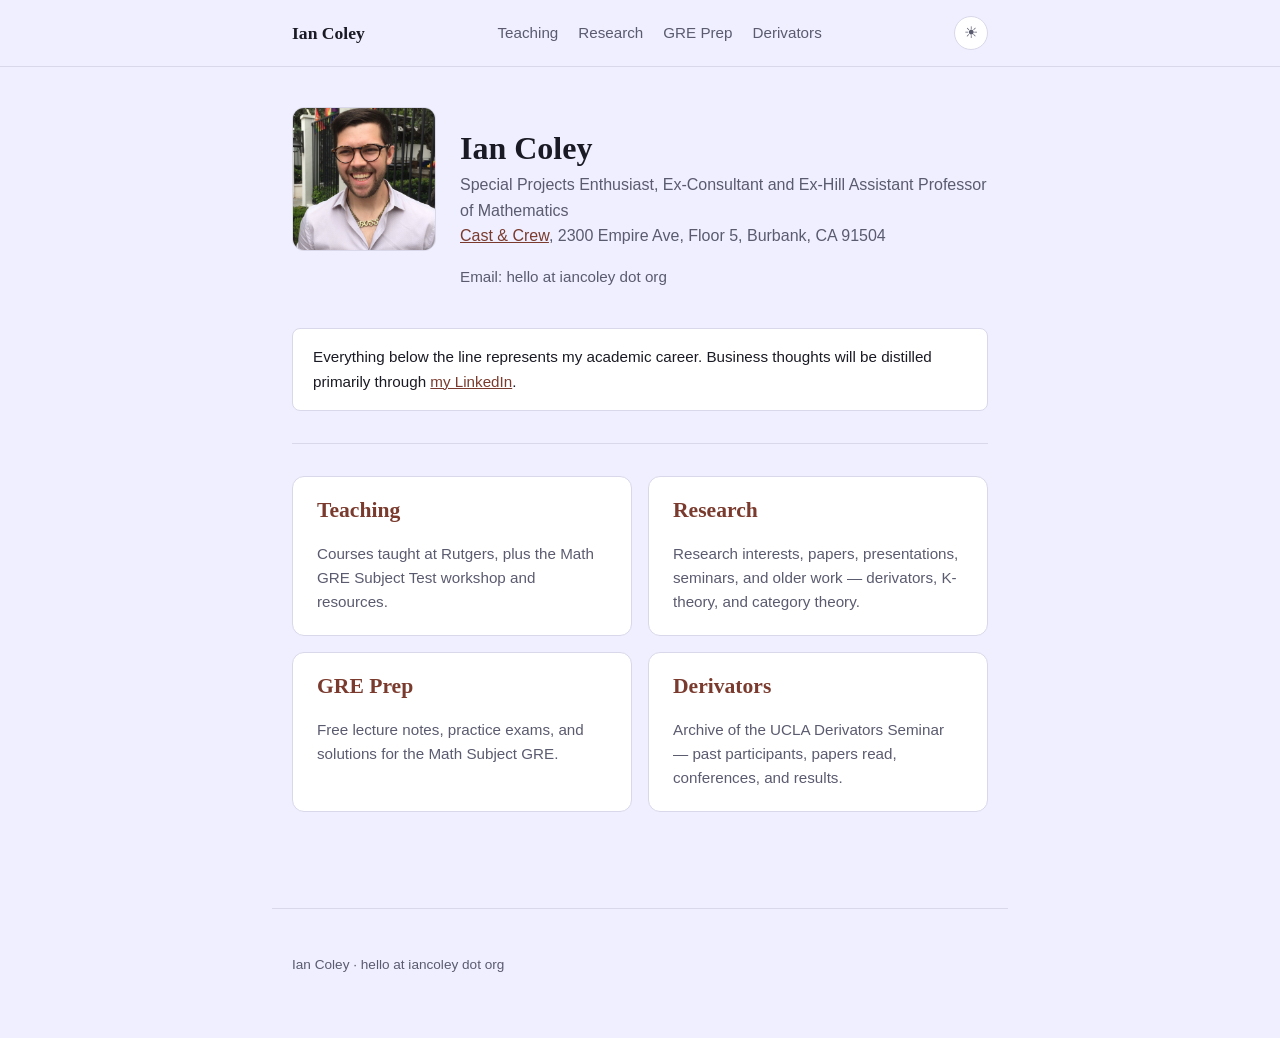
==== index.html @ 6377cb82 "Preview build of redesign/eleventy-mockup (commit 9cc243f) Static output from `npx eleventy` against" ====
<!doctype html>
<html lang="en">
<head>
<meta charset="utf-8">
<meta name="viewport" content="width=device-width, initial-scale=1">
<title>Ian Coley</title>
<meta name="author" content="Ian Coley">

<link rel="stylesheet" href="css/style.css">
<script>
(function () {
  try {
    var saved = localStorage.getItem("theme");
    if (saved === "light" || saved === "dark") {
      document.documentElement.dataset.theme = saved;
    }
  } catch (e) {}
})();
</script>
</head>
<body>
<a class="skip-link" href="#main">Skip to content</a>
<header class="site-header">
  <nav class="site-nav">
    <a class="brand" href="index.html">Ian Coley</a>
    <div class="nav-links">
      <a href="teaching.html">Teaching</a>
      <a href="research.html">Research</a>
      <a href="greprep.html">GRE Prep</a>
      <a href="derivators.html">Derivators</a>
    </div>
    <button type="button" class="theme-toggle" id="theme-toggle" aria-label="Toggle dark mode">
      <span class="icon-light" aria-hidden="true">&#9728;</span>
      <span class="icon-dark" aria-hidden="true">&#9789;</span>
    </button>
  </nav>
</header>
<main id="main">
<div class="profile">
  <img src="me.jpg" alt="Ian Coley" width="200" height="200">
  <div class="profile-text">
    <h1>Ian Coley</h1>
    <p class="tagline">Special Projects Enthusiast, Ex-Consultant and Ex-Hill Assistant Professor of Mathematics<br>
    <a href="https://www.castandcrew.com/">Cast &amp; Crew</a>, 2300 Empire Ave, Floor 5, Burbank, CA 91504</p>
    <p class="contact">Email: hello at iancoley dot org</p>
  </div>
</div>

<p class="callout">Everything below the line represents my academic career. Business thoughts will be distilled primarily through <a href="https://www.linkedin.com/in/iacoley/">my LinkedIn</a>.</p>

<hr>

<nav class="section-cards" aria-label="Academic sections">
  <a class="section-card" href="teaching.html">
    <h2>Teaching</h2>
    <p>Courses taught at Rutgers, plus the Math GRE Subject Test workshop and resources.</p>
  </a>
  <a class="section-card" href="research.html">
    <h2>Research</h2>
    <p>Research interests, papers, presentations, seminars, and older work &mdash; derivators, K-theory, and category theory.</p>
  </a>
  <a class="section-card" href="greprep.html">
    <h2>GRE Prep</h2>
    <p>Free lecture notes, practice exams, and solutions for the Math Subject GRE.</p>
  </a>
  <a class="section-card" href="derivators.html">
    <h2>Derivators</h2>
    <p>Archive of the UCLA Derivators Seminar &mdash; past participants, papers read, conferences, and results.</p>
  </a>
</nav>

</main>
<footer class="site-footer">
  <p>Ian Coley &middot; hello at iancoley dot org</p>
</footer>
<script>
(function () {
  var root = document.documentElement;
  var btn = document.getElementById("theme-toggle");
  var prefersDark = window.matchMedia("(prefers-color-scheme: dark)");

  function currentTheme() {
    return root.dataset.theme || (prefersDark.matches ? "dark" : "light");
  }

  btn.addEventListener("click", function () {
    var next = currentTheme() === "dark" ? "light" : "dark";
    root.dataset.theme = next;
    try { localStorage.setItem("theme", next); } catch (e) {}
  });
})();
</script>
</body>
</html>
---- css/style.css ----
:root {
  --bg: #efefff;
  --fg: #1a1a24;
  --muted: #5b5b70;
  --accent: #7a3b2e;
  --border: #d8d8ea;
  --card-bg: #ffffff;
  --max-width: 46rem;
  --font-sans: -apple-system, BlinkMacSystemFont, "Segoe UI", Roboto, Helvetica, Arial, sans-serif;
  --font-serif: "Iowan Old Style", "Palatino Linotype", Palatino, Georgia, serif;
}

@media (prefers-color-scheme: dark) {
  :root:not([data-theme="light"]) {
    --bg: #14141f;
    --fg: #e6e6f0;
    --muted: #9a9ab0;
    --accent: #e2a084;
    --border: #2a2a3d;
    --card-bg: #1c1c2b;
  }
}

:root[data-theme="dark"] {
  --bg: #14141f;
  --fg: #e6e6f0;
  --muted: #9a9ab0;
  --accent: #e2a084;
  --border: #2a2a3d;
  --card-bg: #1c1c2b;
}

* { box-sizing: border-box; }

html { color-scheme: light dark; }

body {
  margin: 0;
  background: var(--bg);
  color: var(--fg);
  font-family: var(--font-sans);
  line-height: 1.6;
  -webkit-font-smoothing: antialiased;
}

.skip-link {
  position: absolute;
  left: -999px;
  top: 0;
  background: var(--accent);
  color: #fff;
  padding: 0.5em 1em;
  z-index: 10;
}
.skip-link:focus { left: 0; }

.site-header {
  border-bottom: 1px solid var(--border);
  position: sticky;
  top: 0;
  background: var(--bg);
  z-index: 5;
}

.site-nav {
  max-width: var(--max-width);
  margin: 0 auto;
  padding: 1rem 1.25rem;
  display: flex;
  justify-content: space-between;
  align-items: center;
  flex-wrap: wrap;
  gap: 0.5rem 1rem;
}

.brand {
  font-family: var(--font-serif);
  font-weight: 700;
  font-size: 1.1rem;
  color: var(--fg);
  text-decoration: none;
}

.nav-links { display: flex; gap: 1.25rem; flex-wrap: wrap; }

.nav-links a {
  color: var(--muted);
  text-decoration: none;
  font-size: 0.95rem;
}
.nav-links a:hover { color: var(--accent); }

.theme-toggle {
  border: 1px solid var(--border);
  background: var(--card-bg);
  color: var(--muted);
  border-radius: 999px;
  width: 2.1rem;
  height: 2.1rem;
  line-height: 1;
  font-size: 1rem;
  cursor: pointer;
  display: inline-flex;
  align-items: center;
  justify-content: center;
}
.theme-toggle:hover { color: var(--accent); border-color: var(--accent); }
.theme-toggle .icon-dark { display: none; }
:root[data-theme="dark"] .theme-toggle .icon-light { display: none; }
:root[data-theme="dark"] .theme-toggle .icon-dark { display: inline; }
@media (prefers-color-scheme: dark) {
  :root:not([data-theme="light"]) .theme-toggle .icon-light { display: none; }
  :root:not([data-theme="light"]) .theme-toggle .icon-dark { display: inline; }
}

main {
  max-width: var(--max-width);
  margin: 0 auto;
  padding: 2.5rem 1.25rem 4rem;
}

h1, h2, h3 {
  font-family: var(--font-serif);
  line-height: 1.25;
}

h1 { font-size: 2rem; margin-bottom: 0.25rem; }
h2 { font-size: 1.35rem; margin-top: 2.5rem; border-bottom: 1px solid var(--border); padding-bottom: 0.3rem; }
h3 { font-size: 1.05rem; margin-bottom: 0.3rem; }

a { color: var(--accent); }

.tagline {
  color: var(--muted);
  margin-top: 0;
}

.profile {
  display: flex;
  gap: 1.5rem;
  align-items: flex-start;
  flex-wrap: wrap;
  margin-bottom: 1rem;
}

.profile img {
  width: 9rem;
  height: 9rem;
  object-fit: cover;
  border-radius: 0.75rem;
  border: 1px solid var(--border);
}

.profile-text { flex: 1; min-width: 14rem; }

.contact { color: var(--muted); font-size: 0.95rem; }

.callout {
  background: var(--card-bg);
  border: 1px solid var(--border);
  border-radius: 0.5rem;
  padding: 1rem 1.25rem;
  margin: 1.5rem 0;
  font-size: 0.95rem;
}

.section-cards {
  display: grid;
  grid-template-columns: repeat(auto-fit, minmax(14rem, 1fr));
  gap: 1rem;
  margin: 2rem 0;
}

.section-card {
  display: block;
  background: var(--card-bg);
  border: 1px solid var(--border);
  border-radius: 0.75rem;
  padding: 1.25rem 1.5rem;
  text-decoration: none;
  color: var(--fg);
  transition: border-color 0.15s ease;
}

.section-card:hover { border-color: var(--accent); }

.section-card h2 {
  margin-top: 0;
  border-bottom: none;
  padding-bottom: 0;
  color: var(--accent);
}

.section-card p {
  margin: 0.25rem 0 0;
  color: var(--muted);
  font-size: 0.95rem;
}

ul.plain, dl.section-list {
  padding-left: 0;
  list-style: none;
  margin: 0;
}

ul.item-list { padding-left: 1.2rem; margin: 0.5rem 0 0; }
ul.item-list li { margin-bottom: 0.4rem; }

.section-list dt {
  font-weight: 600;
  margin-top: 0.25rem;
}

.meta { color: var(--muted); font-size: 0.9rem; }

.site-footer {
  max-width: var(--max-width);
  margin: 0 auto;
  padding: 2rem 1.25rem 3rem;
  color: var(--muted);
  font-size: 0.85rem;
  border-top: 1px solid var(--border);
}

hr { border: none; border-top: 1px solid var(--border); margin: 2rem 0; }
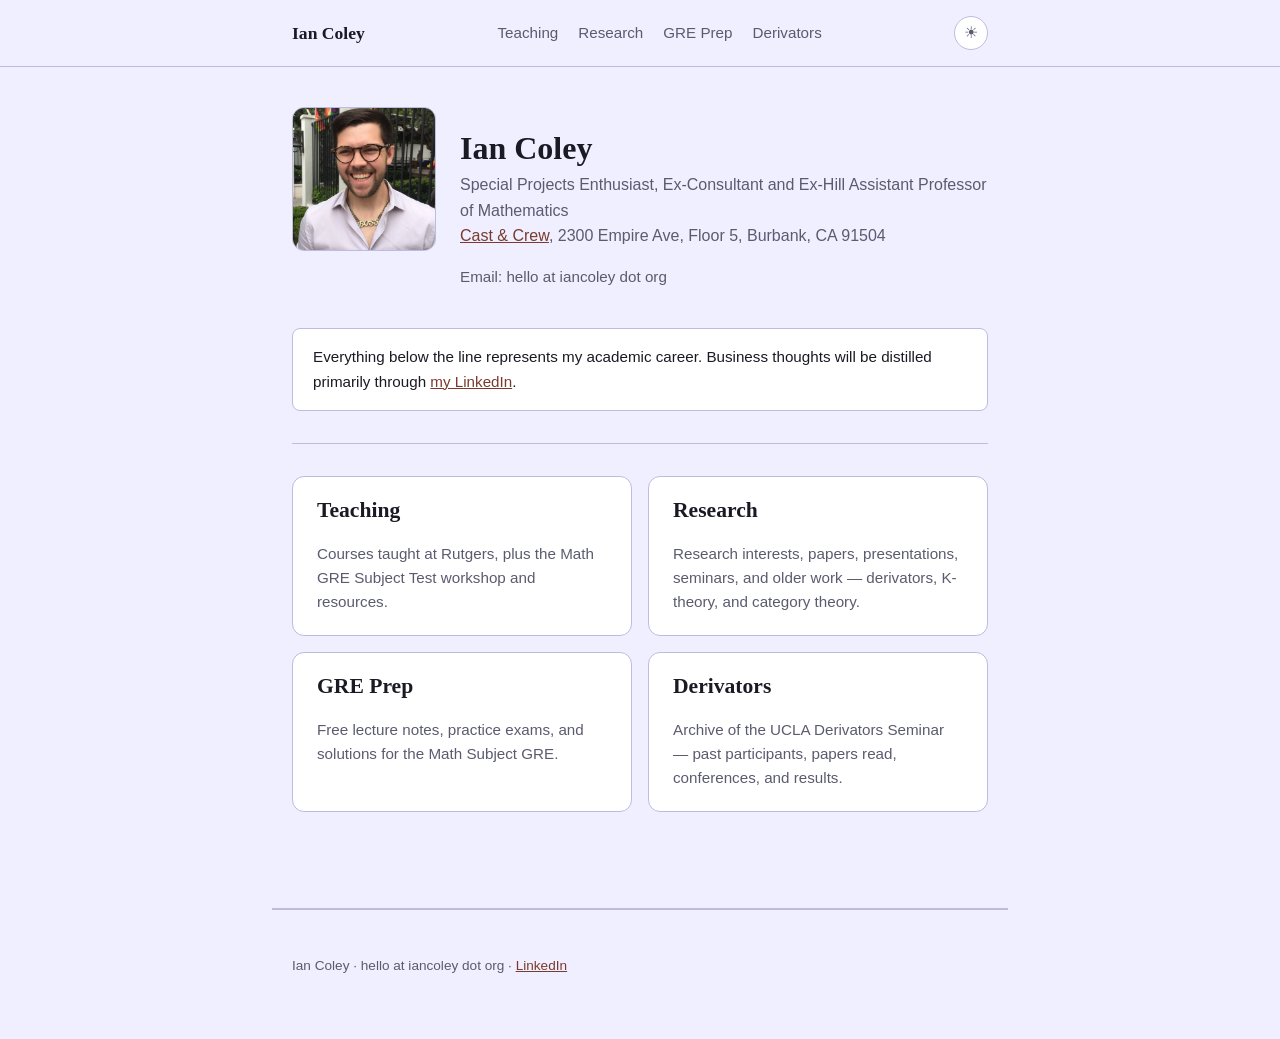
==== commit bc3f77b9: "Preview build of redesign/eleventy-mockup (commit 5cb4de5)" ====
--- a/index.html
+++ b/index.html
@@ -71,7 +71,7 @@
 
 </main>
 <footer class="site-footer">
-  <p>Ian Coley &middot; hello at iancoley dot org</p>
+  <p>Ian Coley &middot; hello at iancoley dot org &middot; <a href="https://www.linkedin.com/in/iacoley/">LinkedIn</a></p>
 </footer>
 <script>
 (function () {
--- a/css/style.css
+++ b/css/style.css
@@ -3,7 +3,7 @@
   --fg: #1a1a24;
   --muted: #5b5b70;
   --accent: #7a3b2e;
-  --border: #d8d8ea;
+  --border: #bcbce0;
   --card-bg: #ffffff;
   --max-width: 46rem;
   --font-sans: -apple-system, BlinkMacSystemFont, "Segoe UI", Roboto, Helvetica, Arial, sans-serif;
@@ -188,7 +188,7 @@
   margin-top: 0;
   border-bottom: none;
   padding-bottom: 0;
-  color: var(--accent);
+  color: var(--fg);
 }
 
 .section-card p {
@@ -219,7 +219,7 @@
   padding: 2rem 1.25rem 3rem;
   color: var(--muted);
   font-size: 0.85rem;
-  border-top: 1px solid var(--border);
+  border-top: 2px solid var(--border);
 }
 
 hr { border: none; border-top: 1px solid var(--border); margin: 2rem 0; }
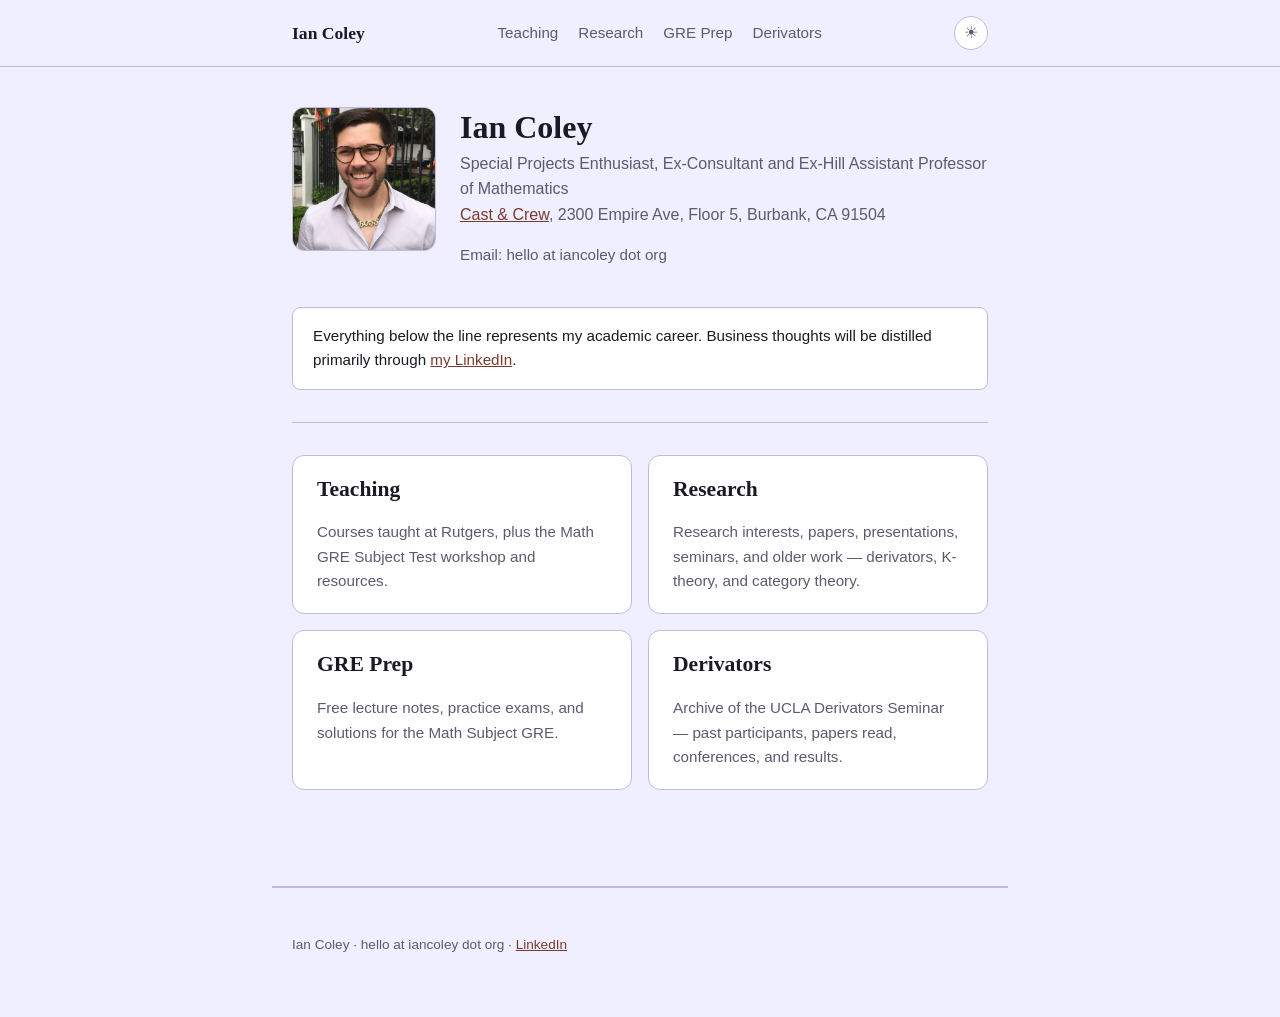
==== commit 11065caa: "Preview build of redesign/eleventy-mockup (commit 1e11f76)" ====
--- a/index.html
+++ b/index.html
@@ -37,7 +37,7 @@
 </header>
 <main id="main">
 <div class="profile">
-  <img src="me.jpg" alt="Ian Coley" width="200" height="200">
+  <img src="me.jpg" alt="Ian Coley" width="200" height="200" class="profile-photo">
   <div class="profile-text">
     <h1>Ian Coley</h1>
     <p class="tagline">Special Projects Enthusiast, Ex-Consultant and Ex-Hill Assistant Professor of Mathematics<br>
--- a/css/style.css
+++ b/css/style.css
@@ -143,7 +143,7 @@
   margin-bottom: 1rem;
 }
 
-.profile img {
+.profile-photo {
   width: 9rem;
   height: 9rem;
   object-fit: cover;
@@ -152,6 +152,8 @@
 }
 
 .profile-text { flex: 1; min-width: 14rem; }
+
+.profile-text h1 { margin-top: 0; }
 
 .contact { color: var(--muted); font-size: 0.95rem; }
 
@@ -197,6 +199,15 @@
   font-size: 0.95rem;
 }
 
+.aside-image {
+  max-width: 12rem;
+  width: 100%;
+  height: auto;
+  flex-shrink: 0;
+  border-radius: 0.5rem;
+  border: 1px solid var(--border);
+}
+
 ul.plain, dl.section-list {
   padding-left: 0;
   list-style: none;
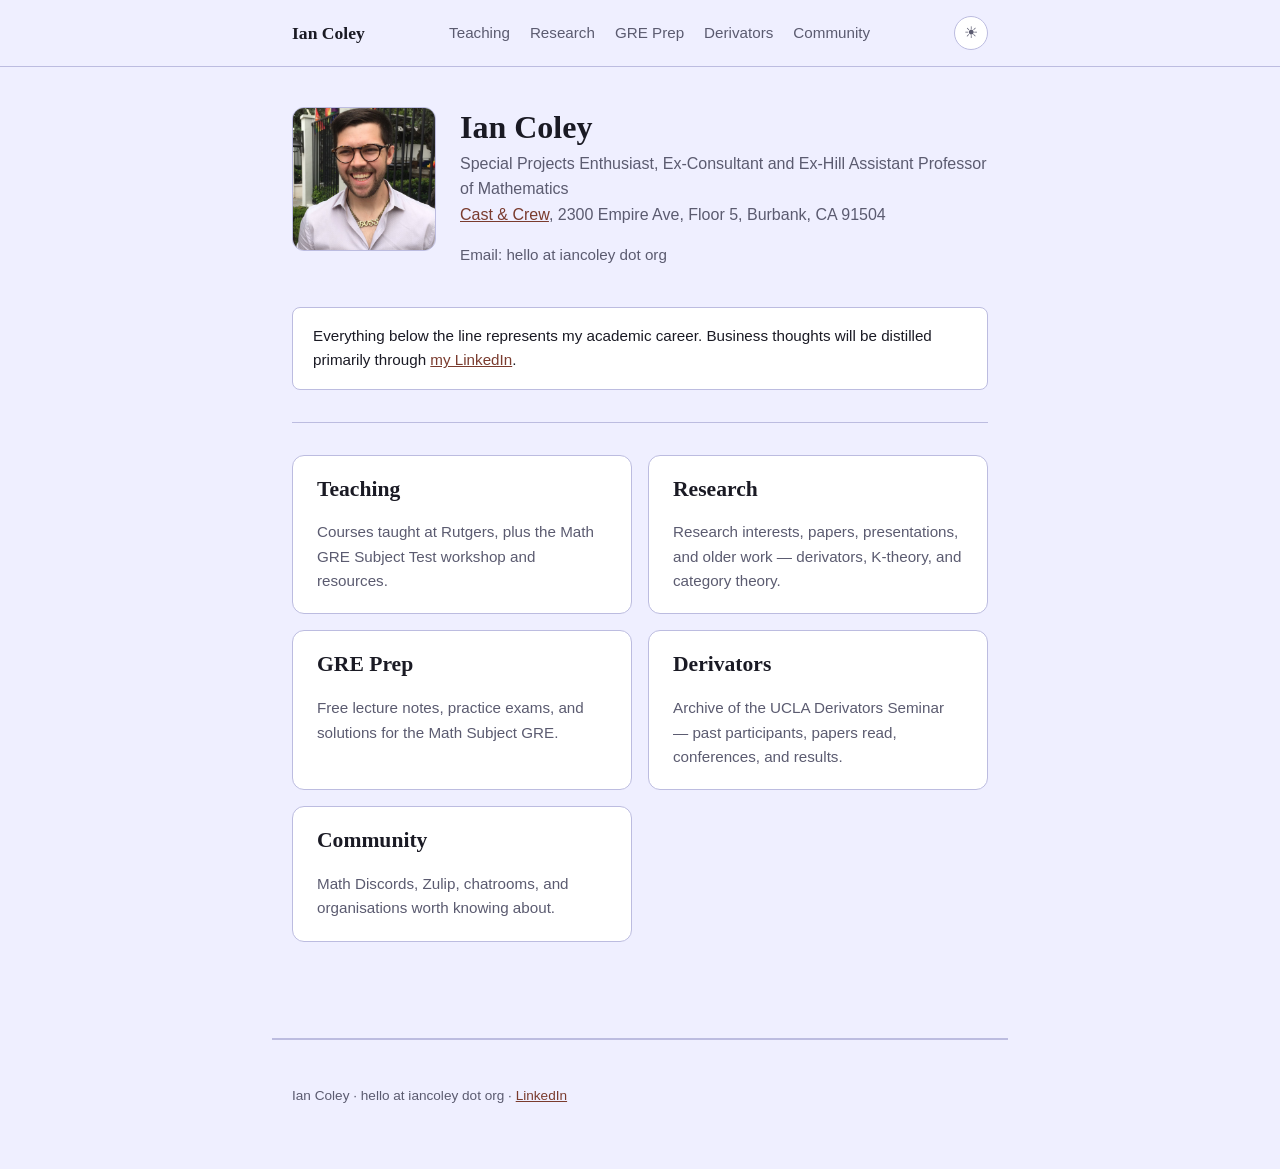
==== commit cc6489e3: "Preview build of redesign/eleventy-mockup (commit 493bb6b)" ====
--- a/index.html
+++ b/index.html
@@ -6,7 +6,7 @@
 <title>Ian Coley</title>
 <meta name="author" content="Ian Coley">
 
-<link rel="stylesheet" href="css/style.css">
+<link rel="stylesheet" href="css/style.css?v=1787190026918">
 <script>
 (function () {
   try {
@@ -28,6 +28,7 @@
       <a href="research.html">Research</a>
       <a href="greprep.html">GRE Prep</a>
       <a href="derivators.html">Derivators</a>
+      <a href="community.html">Community</a>
     </div>
     <button type="button" class="theme-toggle" id="theme-toggle" aria-label="Toggle dark mode">
       <span class="icon-light" aria-hidden="true">&#9728;</span>
@@ -57,7 +58,7 @@
   </a>
   <a class="section-card" href="research.html">
     <h2>Research</h2>
-    <p>Research interests, papers, presentations, seminars, and older work &mdash; derivators, K-theory, and category theory.</p>
+    <p>Research interests, papers, presentations, and older work &mdash; derivators, K-theory, and category theory.</p>
   </a>
   <a class="section-card" href="greprep.html">
     <h2>GRE Prep</h2>
@@ -66,6 +67,10 @@
   <a class="section-card" href="derivators.html">
     <h2>Derivators</h2>
     <p>Archive of the UCLA Derivators Seminar &mdash; past participants, papers read, conferences, and results.</p>
+  </a>
+  <a class="section-card" href="community.html">
+    <h2>Community</h2>
+    <p>Math Discords, Zulip, chatrooms, and organisations worth knowing about.</p>
   </a>
 </nav>
 
